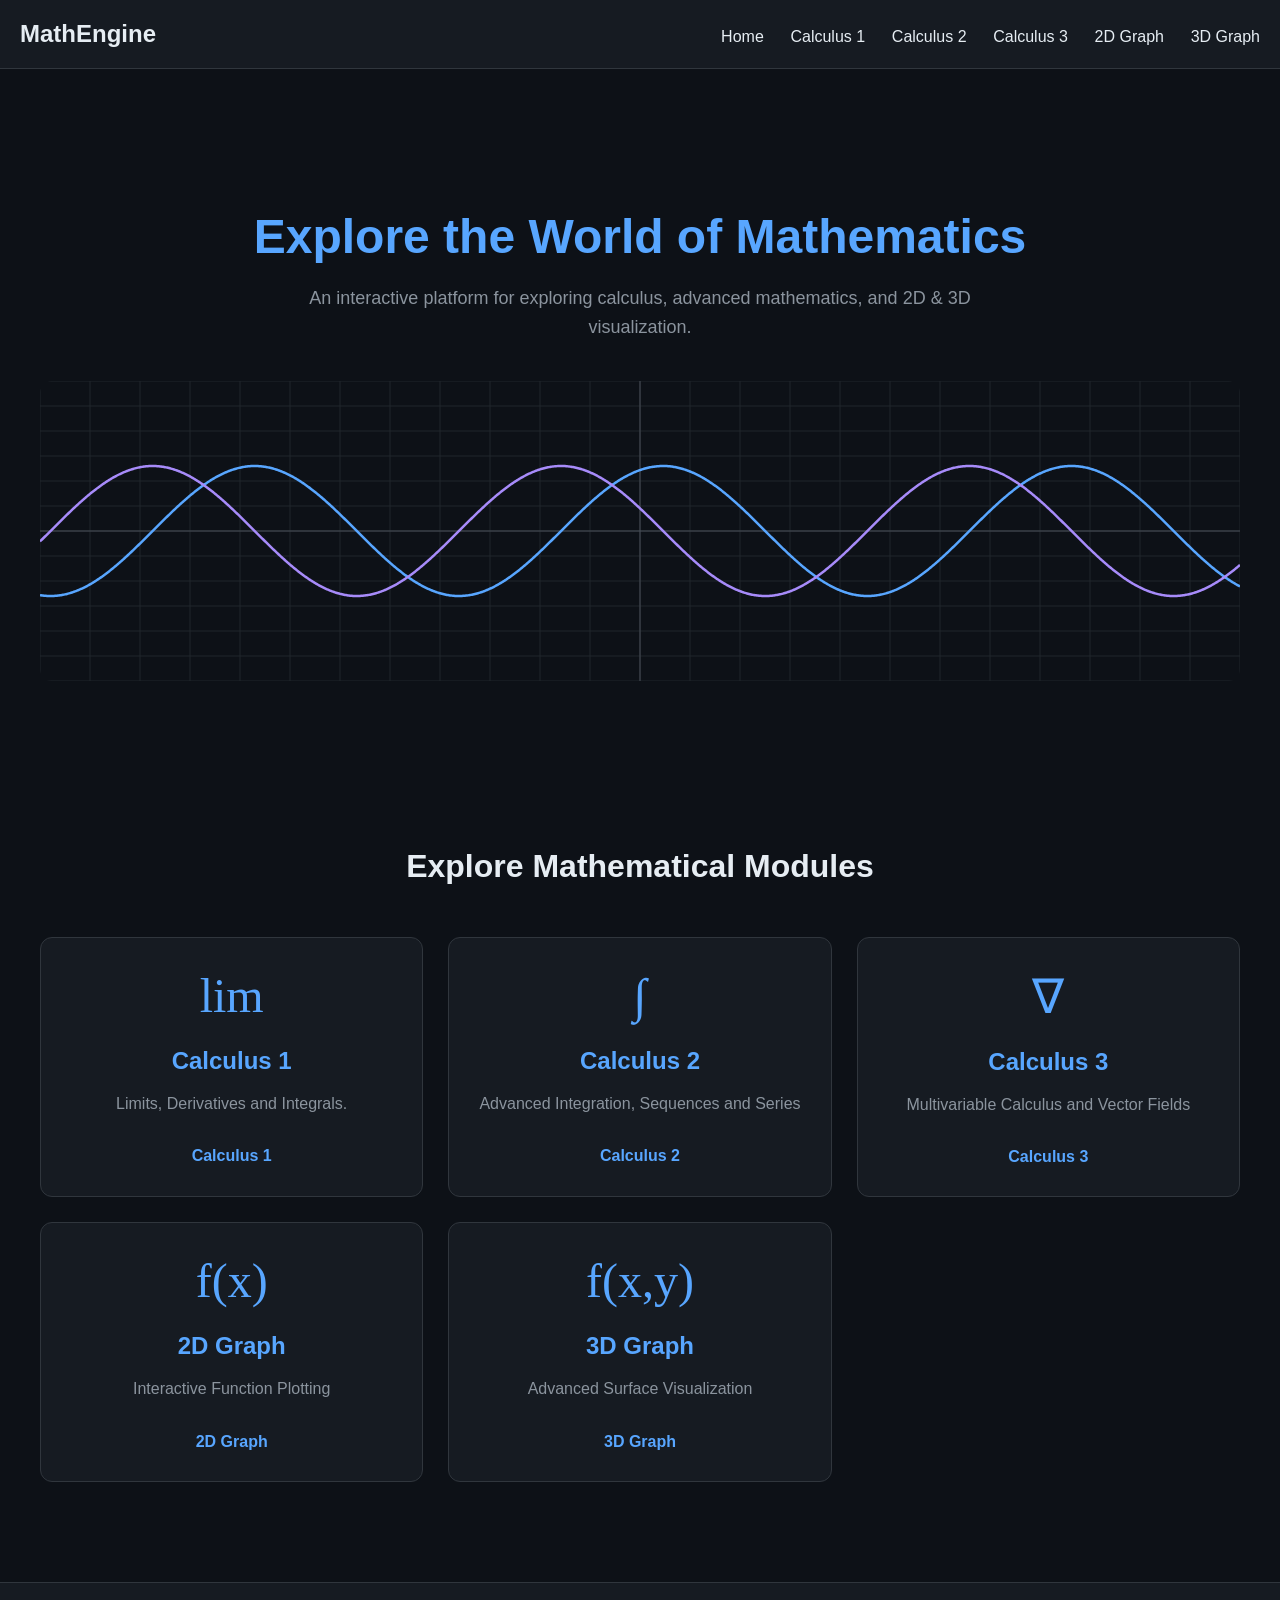
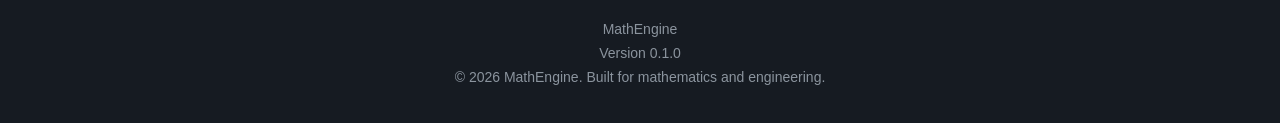
==== index.html @ 0df43174 "Initial release MathEngine v0.1.0" ====
<!DOCTYPE html>
<html lang="en">
<head>
<meta charset="UTF-8">
<title>MathEngine</title>
<script src="script.js" defer></script>
<link rel="stylesheet" href="style.css">
<meta name="viewport" content="width=device-width, initial-scale=1.0">
</head>
<body>
<header>MathEngine
<nav>
<a href="index.html">Home</a> 
<a href="calculus1.html">Calculus 1</a>
<a href="calculus2.html">Calculus 2</a>
<a href="calculus3.html">Calculus 3</a>
<a href="graph2d.html">2D Graph</a>
<a href="graph3d.html"> 3D Graph</a>
</nav>
</header>
<main>
<section class="hero">
<h1>
Explore the World of Mathematics
</h1>
<p>An interactive platform for exploring calculus, advanced mathematics, and 2D & 3D visualization.</p>
<canvas id="heroGraph" width="1200" height="300"></canvas>
</section>
<section class="modules">
<h2>Explore Mathematical Modules</h2>
<div class="card">
<span class="card-icon">
lim
</span>
<h3>Calculus 1</h3>
<p>Limits, Derivatives and Integrals.</p>
<a href="calculus1.html">Calculus 1</a>
</div>
<div class="card">
<span class="card-icon">
∫
</span>
<h3>Calculus 2</h3>
<p>Advanced Integration, Sequences and Series</p>
<a href="calculus2.html">Calculus 2</a>
</div>
<div class="card">
<span class="card-icon">
∇
</span>
<h3>Calculus 3</h3>
<p>Multivariable Calculus and Vector Fields</p>
<a href="calculus3.html">Calculus 3</a>
</div>
<div class="card">
<span class="card-icon">
f(x)
</span>
<h3>2D Graph</h3>
<p>Interactive Function Plotting</p>
<a href="graph2d.html">2D Graph</a>
</div>
<div class="card">
<span class="card-icon">
f(x,y)
</span>
<h3>3D Graph</h3>
<p>Advanced Surface Visualization</p>
<a href="graph3d.html">3D Graph</a>
</div>
</section>
</main>
<footer>
<p>MathEngine</p>
<p>Version 0.1.0</p>
<p>© 2026 MathEngine. Built for mathematics and engineering.</p>
</footer>
</body>
</html>
---- style.css ----
body {
    background-color: #0d1117;
    color: #e6edf3;
    font-family: Arial, sans-serif;
    margin: 0;
    padding: 0;
}

header {
    background-color: #161b22;
    padding: 20px;
    font-size: 24px;
    font-weight: bold;
    border-bottom: 1px solid #30363d;
    display: flex;
    justify-content: space-between;
    align-items: center;
}

nav a {
    color: #e6edf3;
    text-decoration: none;
    font-size: 16px;
    font-weight: normal;
    margin-left: 20px;
    transition: color 0.3s ease;
}

    nav a:hover {
        color: #58a6ff;
    }

.hero {
    text-align: center;
    padding: 100px 20px;
}

    .hero h1 {
        font-size: 48px;
        color: #58a6ff;
        margin-bottom: 20px;
        font-weight: bold;
    }

    .hero p {
        font-size: 18px;
        color: #8b949e;
        max-width: 700px;
        margin: 0 auto;
        line-height: 1.6;
    }

.modules {
    display: grid;
    grid-template-columns: repeat(3, 1fr);
    gap: 25px;
    max-width: 1200px;
    margin: 0 auto;
    padding: 40px 20px;
}

    .modules h2 {
        grid-column: 1 / -1;
        text-align: center;
        font-size: 32px;
    }

.card {
    background-color: #161b22;
    border: 1px solid #30363d;
    border-radius: 12px;
    padding: 30px;
    text-align: center;
    transition: transform 0.3s ease, box-shadow 0.3s ease, border-color 0.3s ease;
}

    .card h3 {
        color: #58a6ff;
        font-size: 24px;
        margin-bottom: 15px;
    }

    .card p {
        color: #8b949e;
        font-size: 16px;
        line-height: 1.6;
    }

    .card a {
        color: #58a6ff;
        text-decoration: none;
        font-weight: bold;
        display: inline-block;
        margin-top: 15px;
    }

    .card:hover {
        transform: translateY(-8px);
        border-color: #58a6ff;
        box-shadow: 0 10px 30px rgba(88, 166, 255, 0.15);
    }

.card-icon {
    display: block;
    font-size: 48px;
    color: #58a6ff;
    margin-bottom: 15px;
    font-family: Georgia, serif;
}

footer {
    background-color: #161b22;
    border-top: 1px solid #30363d;
    text-align: center;
    padding: 30px 20px;
    margin-top: 60px;
    color: #8b949e;
    font-size: 14px;
}

    footer p {
        margin: 8px 0;
    }
@media (max-width: 900px) {
    .modules {
        grid-template-columns: repeat(2, 1fr);
    }

    .hero h1 {
        font-size: 36px;
    }
}
@media (max-width: 600px) {
    .modules {
        grid-template-columns: 1fr;
    }

    .hero h1 {
        font-size: 28px;
    }

    .hero {
        padding: 50px 15px;
    }
    header {
        flex-direction: column;
        gap: 15px;
    }
    nav {
        display: flex;
        flex-wrap: wrap;
        justify-content: center;
        text-align: center;
        gap: 15px;
    }
        nav a {
            margin-left: 0;
        }
}
#heroGraph {
    display: block;
    max-width: 100%;
    height: auto;
    margin: 40px auto 0;
    border-radius: 12px;
}
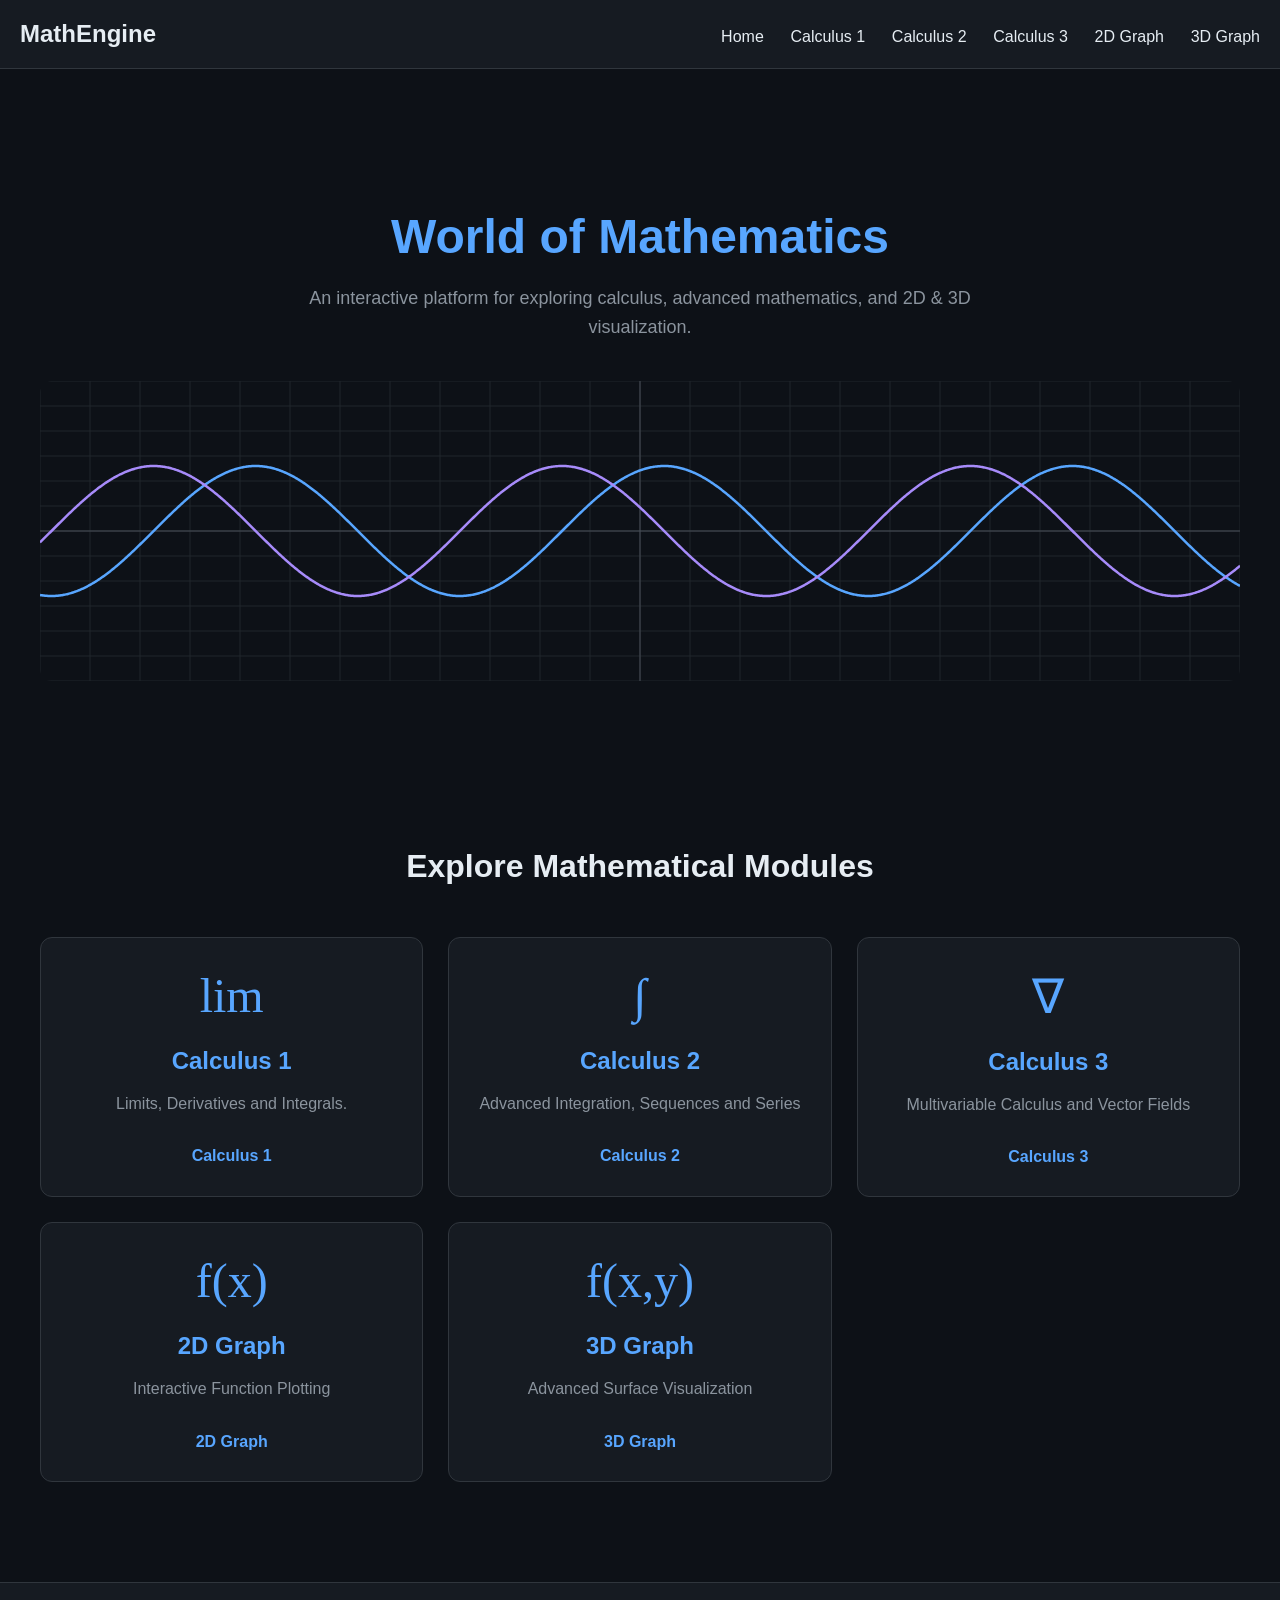
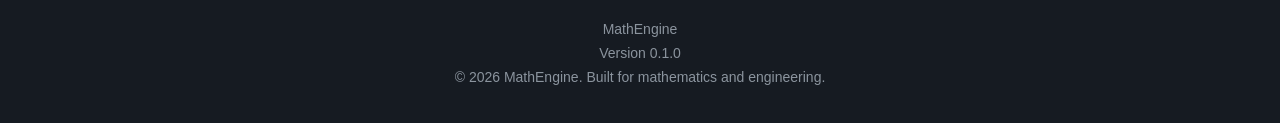
==== commit ec7bd769: "Add files via upload" ====
--- a/index.html
+++ b/index.html
@@ -20,8 +20,7 @@
 </header>
 <main>
 <section class="hero">
-<h1>
-Explore the World of Mathematics
+<h1>World of Mathematics
 </h1>
 <p>An interactive platform for exploring calculus, advanced mathematics, and 2D & 3D visualization.</p>
 <canvas id="heroGraph" width="1200" height="300"></canvas>
